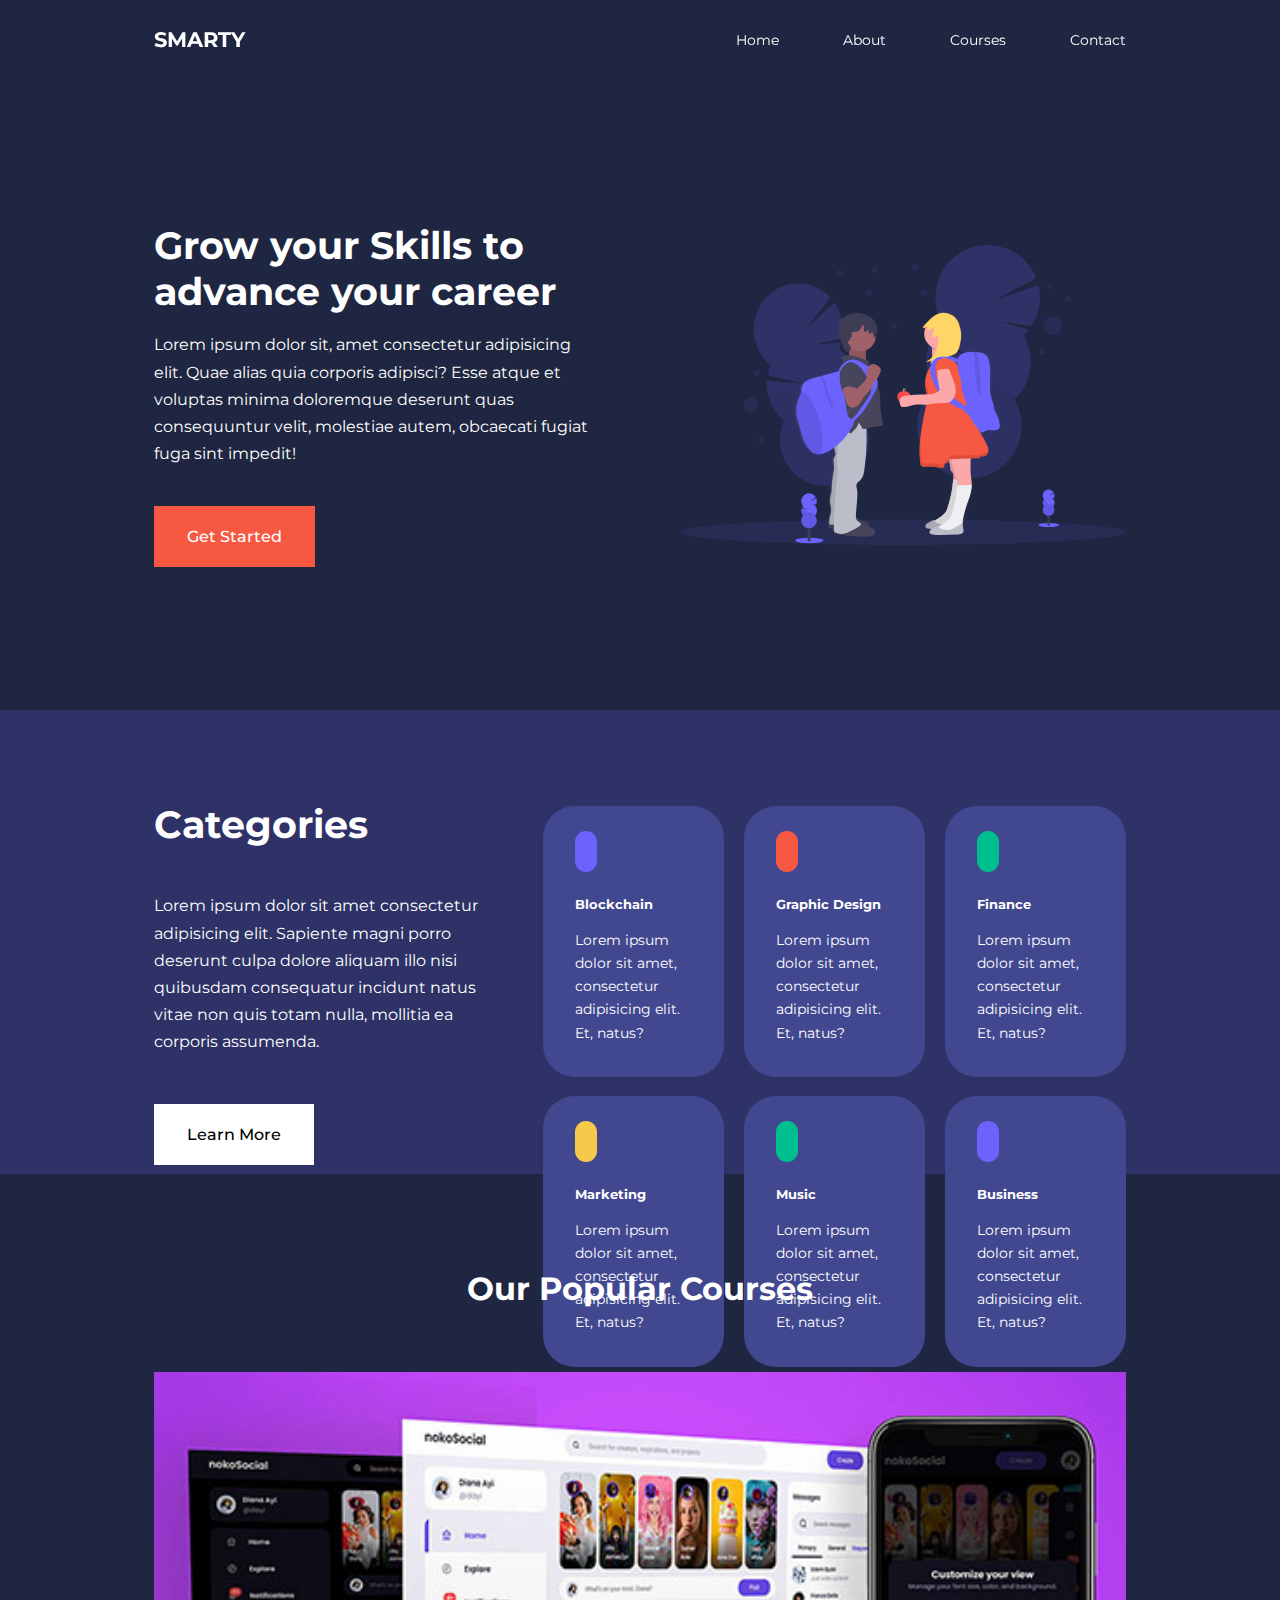
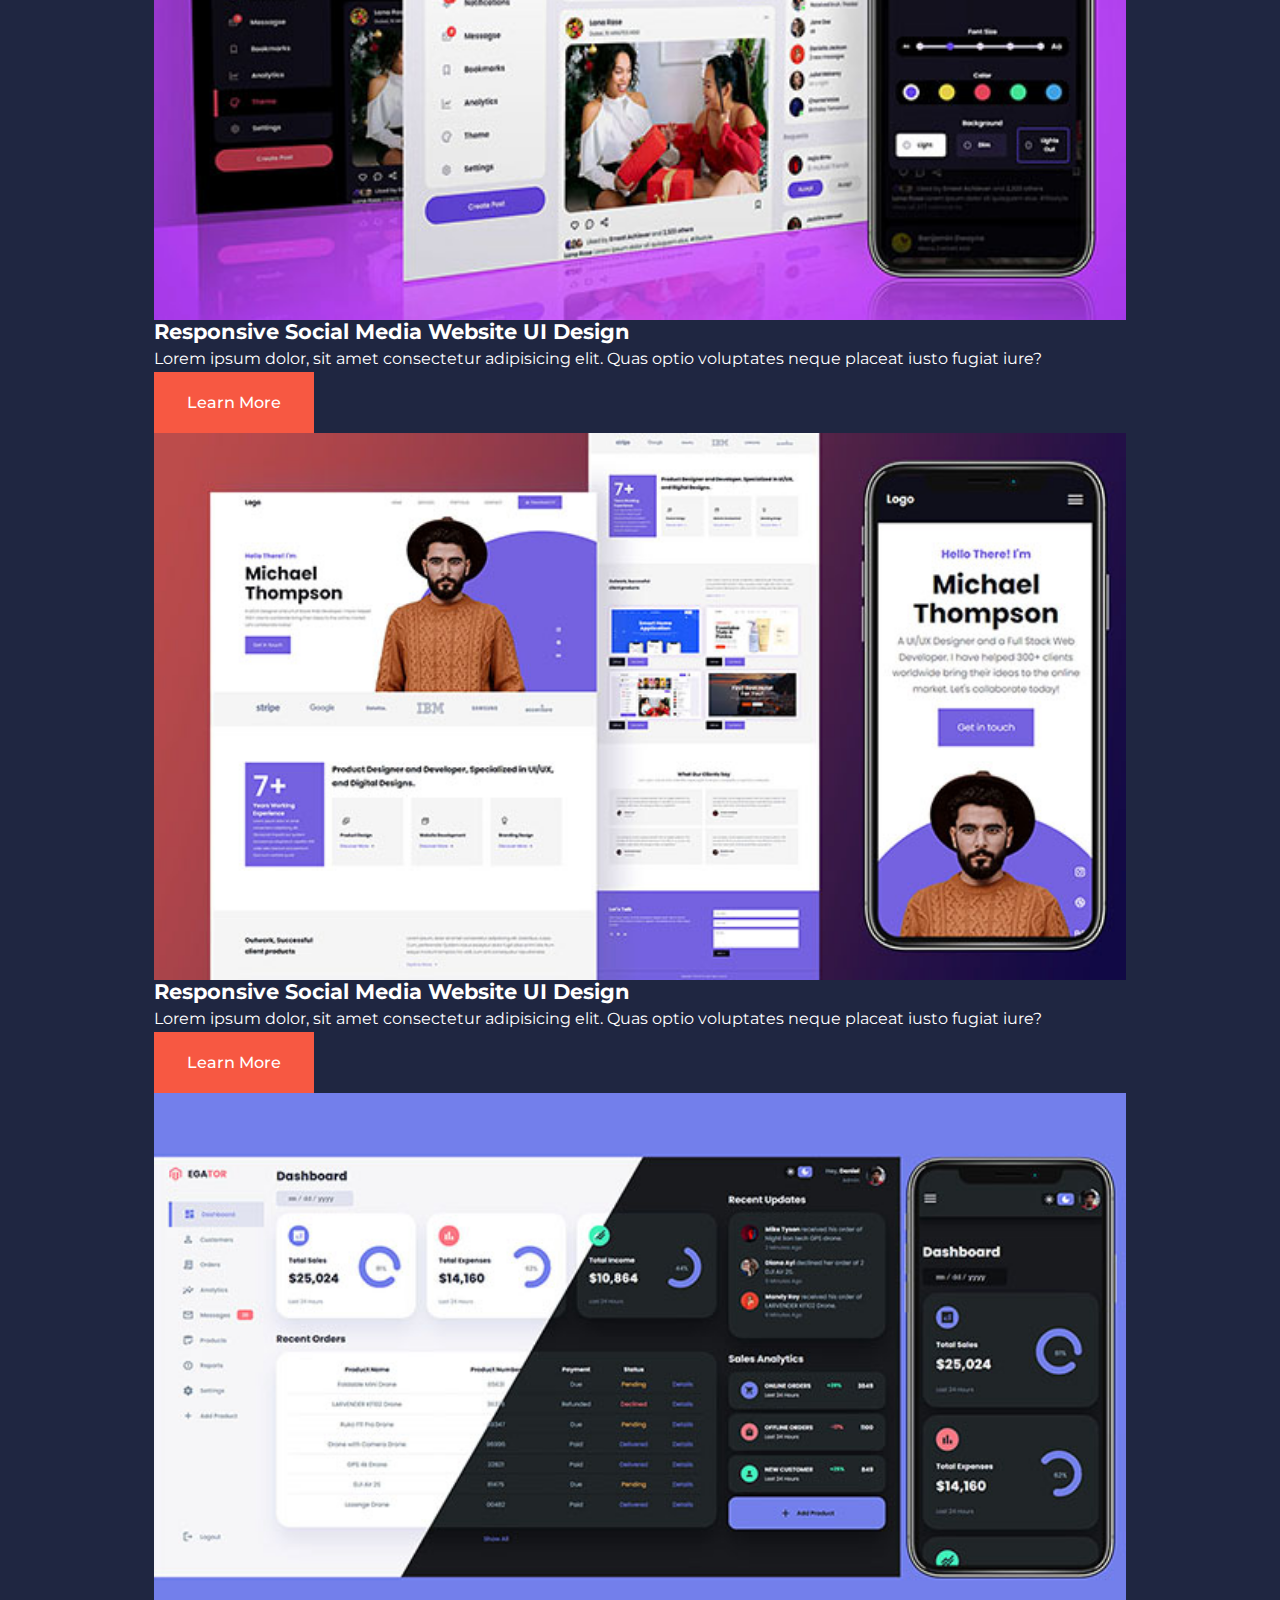
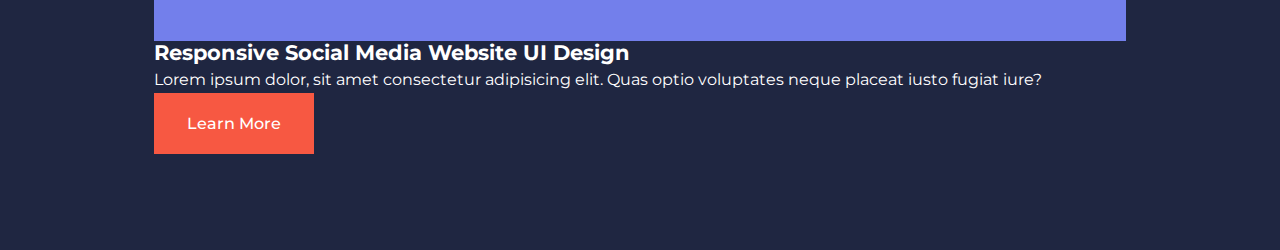
==== index.html @ 2f69232d "courses" ====
<!DOCTYPE html>
<html lang="en">
<head>
    <meta charset="UTF-8">
    <meta http-equiv="X-UA-Compatible" content="IE=edge">
    <meta name="viewport" content="width=device-width, initial-scale=1.0">
    <title>Smarty Education Website Using HTML, CSS $ Javascript</title>

    <link rel="stylesheet" href="./css/style.css">
    
    <!--iconscout cdn below-->
    
    <link rel="stylesheet" href="https://unicons.iconscout.com/release/v4.0.0/css/line.css">

    <!--Google fonts-->
    <link rel="preconnect" href="https://fonts.googleapis.com">
    <link rel="preconnect" href="https://fonts.gstatic.com" crossorigin>
    <link href="https://fonts.googleapis.com/css2?family=Montserrat:wght@300;400;500;600;700;800;900&display=swap" rel="stylesheet">

</head>
<body>
    <nav>
        <div class="container nav__container">
            <a href="index.html"><h4>SMARTY</h4></a>
            <ul class="nav__menu">
                <li><a href="index.html">Home</a></li>
                <li><a href="about.html">About</a></li>
                <li><a href="courses.html">Courses</a></li>
                <li><a href="contact.html">Contact</a></li>
            </ul>
            <button id="open-menu-btn"><i class="uil uil-bars"></i></button>
            <button id="close-menu-btn"><i class="uil uil-multiply"></i></button>
        </div>
    </nav>
<!--========================== END OF NAVBAR =============================-->

    <header>
        <div class="container header__container">
            <div class="header__left">
                <h1>Grow your Skills to advance your career</h1>
                <p>Lorem ipsum dolor sit, amet consectetur adipisicing elit. Quae alias quia corporis adipisci? Esse atque et voluptas minima doloremque deserunt quas consequuntur velit, molestiae autem, obcaecati fugiat fuga sint impedit!
                </p>
                <a href="courses.html" class="btn btn_primary">Get Started</a>
            </div>

            <div class="header__right">
                <div class="header__right-image">
                    <img src="images/header.svg" alt="">
                </div>
            </div>
        </div>
    </header>
<!--========================== END OF HEADER =============================-->


    <section class="categories">
        <div class="container categories__container">
            <div class="categories__left">
                <h1>Categories</h1>
                <p>
                    Lorem ipsum dolor sit amet consectetur adipisicing elit. Sapiente magni porro deserunt culpa dolore aliquam illo nisi quibusdam consequatur incidunt natus vitae non quis totam nulla, mollitia ea corporis assumenda.
                </p>
                <a href="#" class="btn">Learn More</a>
            </div>

            <div class="categories__right">
                <article class="category">
                    <span class="category__icon">
                        <i class="uil uil-bitcoin-circle"></i>
                    </span>
                    <h5>Blockchain</h5>
                    <p>Lorem ipsum dolor sit amet, consectetur adipisicing elit. Et, natus?</p>
                </article>

                <article class="category">
                    <span class="category__icon">
                        <i class="uil uil-palette"></i>
                    </span>
                    <h5>Graphic Design</h5>
                    <p>Lorem ipsum dolor sit amet, consectetur adipisicing elit. Et, natus?</p>
                </article>

                <article class="category">
                    <span class="category__icon">
                        <i class="uil uil-usd-circle"></i>
                    </span>
                    <h5>Finance</h5>
                    <p>Lorem ipsum dolor sit amet, consectetur adipisicing elit. Et, natus?</p>
                </article>

                <article class="category">
                    <span class="category__icon">
                        <i class="uil uil-megaphone"></i>
                    </span>
                    <h5>Marketing</h5>
                    <p>Lorem ipsum dolor sit amet, consectetur adipisicing elit. Et, natus?</p>
                </article>

                <article class="category">
                    <span class="category__icon">
                        <i class="uil uil-music"></i>
                    </span>
                    <h5>Music</h5>
                    <p>Lorem ipsum dolor sit amet, consectetur adipisicing elit. Et, natus?</p>
                </article>

                <article class="category">
                    <span class="category__icon">
                        <i class="uil uil-puzzle-piece"></i>
                    </span>
                    <h5>Business</h5>
                    <p>Lorem ipsum dolor sit amet, consectetur adipisicing elit. Et, natus?</p>
                </article>
            </div>
        </div>
    </section>
<!--========================== END OF CATEGORIES =============================-->


    <section class="courses">
        <h2>Our Popular Courses</h2>
        <div class="container courses__container">
            <article class="course">
                <div class="course__image">
                    <img src="images/course1.jpg" alt="">
                </div>
                <h4>Responsive Social Media Website UI Design</h4>
                <p>
                    Lorem ipsum dolor, sit amet consectetur adipisicing elit. Quas optio voluptates neque placeat iusto fugiat iure?
                </p>
                <a href="courses.html" class="btn btn_primary">Learn More</a>
            </article>

            <article class="course">
                <div class="course__image">
                    <img src="images/course2.jpg" alt="">
                </div>
                <h4>Responsive Social Media Website UI Design</h4>
                <p>
                    Lorem ipsum dolor, sit amet consectetur adipisicing elit. Quas optio voluptates neque placeat iusto fugiat iure?
                </p>
                <a href="courses.html" class="btn btn_primary">Learn More</a>
            </article>

            <article class="course">
                <div class="course__image">
                    <img src="images/course3.jpg" alt="">
                </div>
                <h4>Responsive Social Media Website UI Design</h4>
                <p>
                    Lorem ipsum dolor, sit amet consectetur adipisicing elit. Quas optio voluptates neque placeat iusto fugiat iure?
                </p>
                <a href="courses.html" class="btn btn_primary">Learn More</a>
            </article>
        </div>
    </section>

<script src="main.js"></script>
</body>
</html>
---- css/style.css ----
*{
    margin: 0;
    padding: 0;
    border: 0;
    outline: 0;
    text-decoration: none;
    list-style: none;
    box-sizing: border-box;
}

:root{
    --color-primary:#6c63ff;
    --color-success: #00bf8e;
    --color-warning: #f7c94b;
    --color-danger: #f75842;
    --color-danger-variant: rgba(247,88,66, 0.4);
    --color-white: #fff;
    --color-light: rgba(255,255,255,0.7);
    --color-black: #000;
    --color-bg: #1f2641;
    --color-bg1: #2e3267;
    --color-bg2: #424890;

    --container-width-lg: 76%;
    --container-width-md: 90%;
    --container-width-sm: 94%;

    --transition: all 4ooms ease;
}

body {
    font-family: 'Montserrat', sans-serif;
    line-height: 1.7;
    color: var(--color-white);
    background: var(--color-bg);
}

.container {
    width: var(--container-width-lg);
    margin: 0 auto;
}

section {
    padding: 6rem 0;
}

section h2 {
    text-align: center;
    margin-bottom: 4rem;
}

h1,
h2,
h3,
h4,
h5 {
    line-height: 1.2;
}

h1 {
    font-size: 2.4rem;
}

h2 {
    font-size: 2rem;
}

h3 {
    font-size: 1.6rem;
}

h4 {
    font-size: 1.3rem;
}

a {
    color: var(--color-white);
}

img {
    width: 100%;
    display: block;
    object-fit: cover;
}

.btn {
    display: inline-block;
    background: var(--color-white);
    color: var(--color-black);
    padding: 1rem 2rem;
    border: 1px solid transparent;
    font-weight: 500;
    transition: var(--transition);
}

.btn:hover {
    background: transparent;
    color: var(--color-white);
    border-color: var(--color-white);
}

.btn_primary {
    background: var(--color-danger);
    color: var(--color-white);
}

/* =========================== NAVBAR ============================ */
nav {
    background: transparent;
    width:100vw;
    height: 5rem;
    position: fixed;
    top: 0;
    z-index: 11;
}

/* change navbar styles on scroll using javascript */
.window-scroll {
    background: var(--color-primary);
    box-shadow: 0 1rem 2rem rgba(0,0,0, 0.2);
}

.nav__container {
    height: 100%;
    display: flex;
    justify-content: space-between;
    align-items: center;
}

nav button {
    display: none;
}

.nav__menu {
    display: flex;
    align-items: center;
    gap: 4rem;
}

.nav__menu a{
    font-size: 0.9rem;
    transition: var(--transition);
}

.nav__menu a:hover {
    color: var(--color-bg2);
}

/*========================= HEADER ==========================*/
header {
    position: relative;
    top: 5rem;
    overflow: hidden;
    height: 70vh;
    margin-bottom: 5rem;
}

.header__container {
    display: grid;
    grid-template-columns: 1fr 1fr;
    align-items: center;
    gap: 5rem;
    height: 100%;
}

.header__left p {
    margin: 1rem 0 2.4rem;
}

/*========================= CATEGORIES ==========================*/
.categories {
    background: var(--color-bg1);
    height: 29rem;
}

.categories h1 {
    line-height: 1;
    margin-bottom: 3rem;
}

.categories__container {
    display: grid;
    grid-template-columns: 40% 60%;
}

.categories__left {
    margin-right: 4rem;
}

.categories__left p {
    margin: 1rem 0 3rem;
}

.categories__right {
    display: grid;
    grid-template-columns: repeat(3, 1fr);
    gap: 1.2rem;
}

.category {
    background: var(--color-bg2);
    padding: 2rem;
    border-radius: 2rem;
    transition: var(--transition);
}

.category:hover {
    box-shadow: 0 3rem 3rem rgba(0,0,0, 0.3);
    z-index: 1;
}

.category:nth-child(2) .category__icon{
    background: var(--color-danger);
}

.category:nth-child(3) .category__icon{
    background: var(--color-success);
}

.category:nth-child(4) .category__icon{
    background: var(--color-warning);
}

.category:nth-child(5) .category__icon{
    background: var(--color-success);
}

.category__icon {
    background: var(--color-primary);
    padding: 0.7rem;
    border-radius: 0.9rem;
}

.category h5 {
    margin: 2rem 0 1rem;
}

.category p {
    font-size: 0.85rem;
}
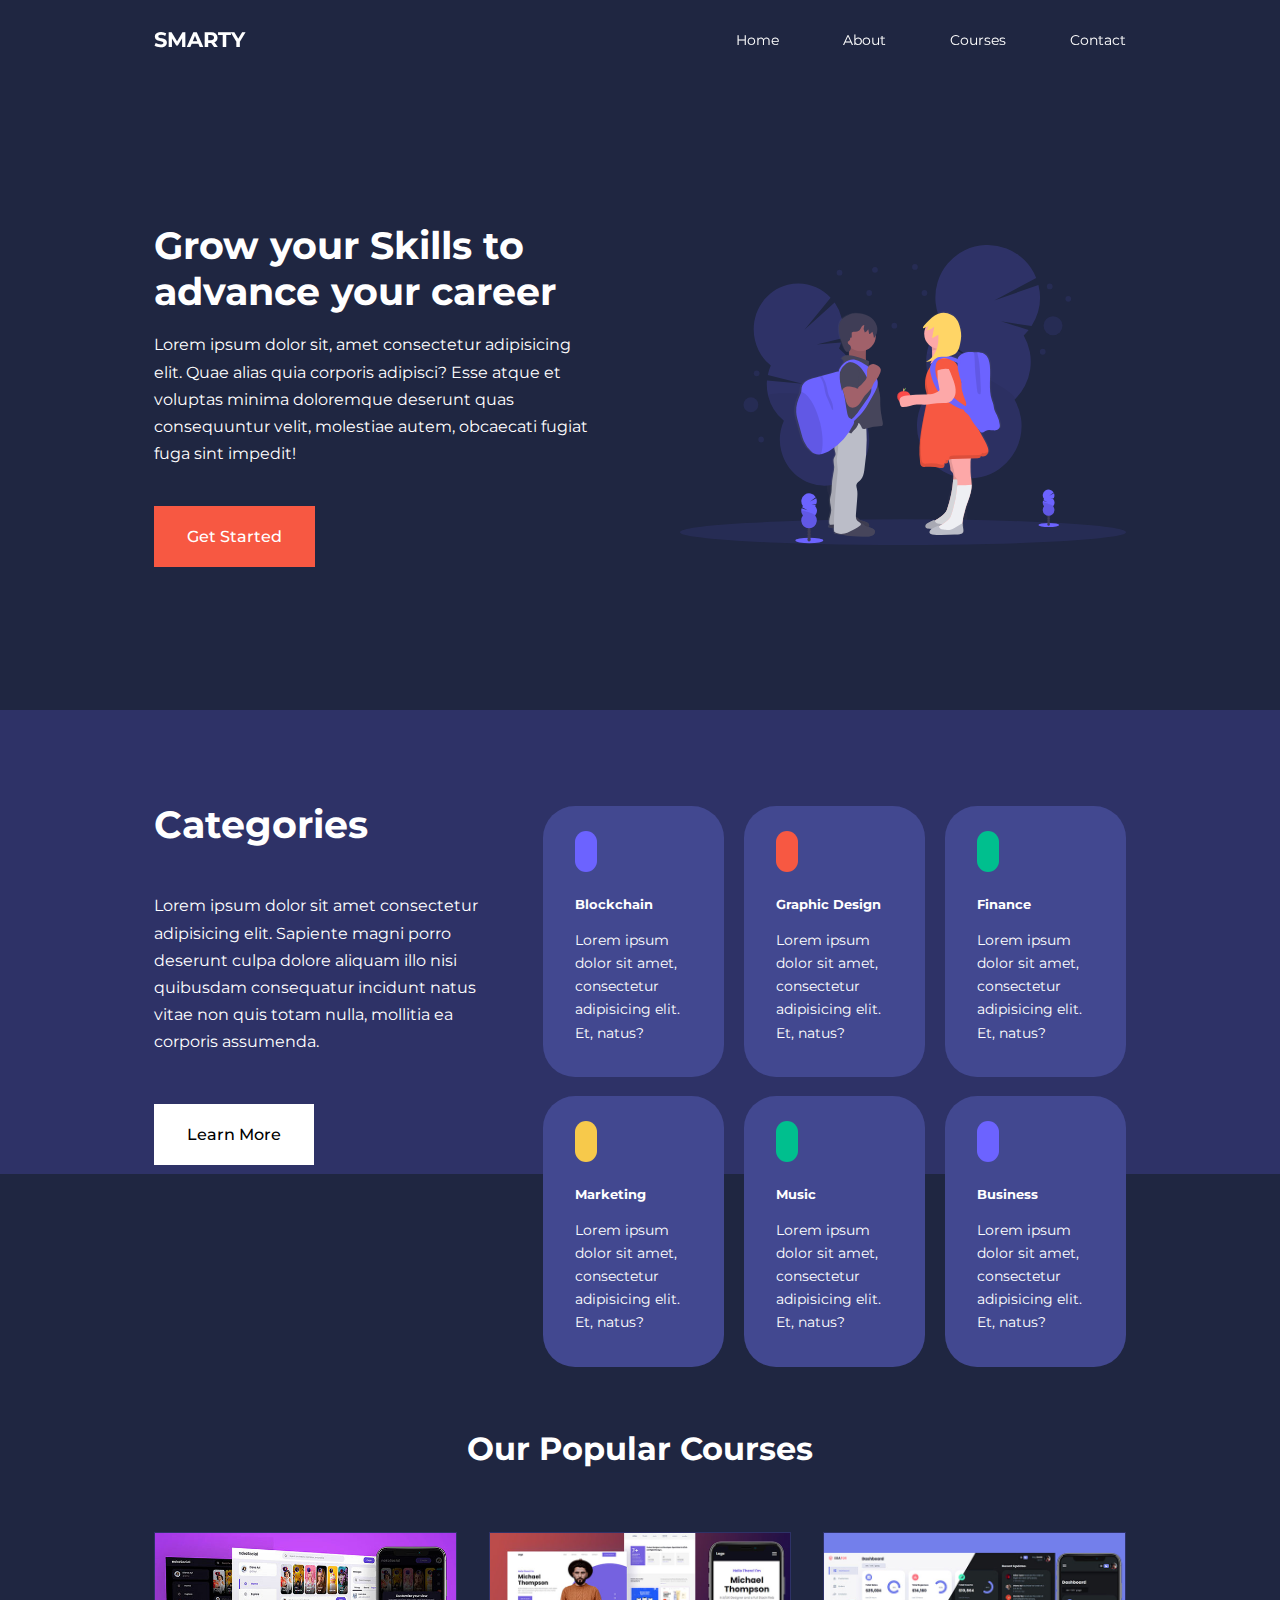
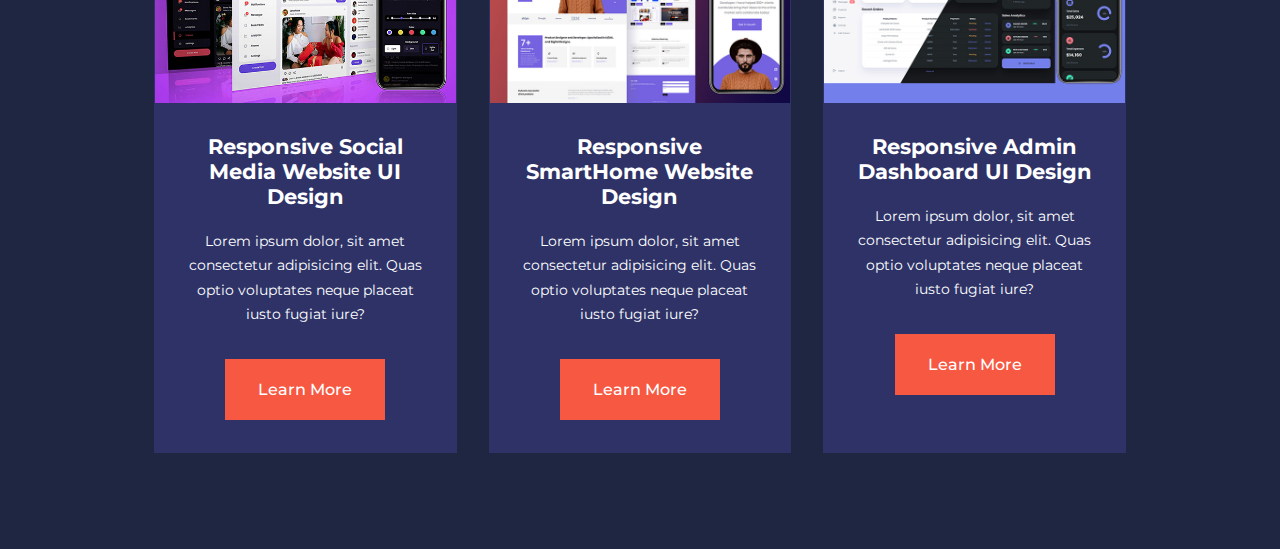
==== commit 2ad7ca7e: "courses properly styled" ====
--- a/index.html
+++ b/index.html
@@ -124,36 +124,43 @@
                 <div class="course__image">
                     <img src="images/course1.jpg" alt="">
                 </div>
-                <h4>Responsive Social Media Website UI Design</h4>
-                <p>
-                    Lorem ipsum dolor, sit amet consectetur adipisicing elit. Quas optio voluptates neque placeat iusto fugiat iure?
-                </p>
-                <a href="courses.html" class="btn btn_primary">Learn More</a>
+                <div class="course__info">
+                        <h4>Responsive Social Media Website UI Design</h4>
+                    <p>
+                        Lorem ipsum dolor, sit amet consectetur adipisicing elit. Quas optio voluptates neque placeat iusto fugiat iure?
+                    </p>
+                    <a href="courses.html" class="btn btn_primary">Learn More</a>
+                </div>         
             </article>
 
             <article class="course">
                 <div class="course__image">
                     <img src="images/course2.jpg" alt="">
                 </div>
-                <h4>Responsive Social Media Website UI Design</h4>
-                <p>
-                    Lorem ipsum dolor, sit amet consectetur adipisicing elit. Quas optio voluptates neque placeat iusto fugiat iure?
-                </p>
-                <a href="courses.html" class="btn btn_primary">Learn More</a>
+                <div class="course__info">
+                    <h4>Responsive SmartHome Website Design</h4>
+                    <p>
+                        Lorem ipsum dolor, sit amet consectetur adipisicing elit. Quas optio voluptates neque placeat iusto fugiat iure?
+                    </p>
+                    <a href="courses.html" class="btn btn_primary">Learn More</a>
+                </div>
             </article>
 
             <article class="course">
                 <div class="course__image">
                     <img src="images/course3.jpg" alt="">
                 </div>
-                <h4>Responsive Social Media Website UI Design</h4>
-                <p>
-                    Lorem ipsum dolor, sit amet consectetur adipisicing elit. Quas optio voluptates neque placeat iusto fugiat iure?
-                </p>
-                <a href="courses.html" class="btn btn_primary">Learn More</a>
+                <div class="course__info">
+                    <h4>Responsive Admin Dashboard UI Design</h4>
+                    <p>
+                        Lorem ipsum dolor, sit amet consectetur adipisicing elit. Quas optio voluptates neque placeat iusto fugiat iure?
+                    </p>
+                    <a href="courses.html" class="btn btn_primary">Learn More</a>
+                </div>
             </article>
         </div>
     </section>
+<!--========================== END OF COURSES =============================-->
 
 <script src="main.js"></script>
 </body>
--- a/css/style.css
+++ b/css/style.css
@@ -237,4 +237,37 @@
 
 .category p {
     font-size: 0.85rem;
+}
+
+/*========================= POPULAR COURSES ==========================*/
+
+.courses {
+    margin-top: 10rem;
+}
+
+.courses__container {
+    display: grid;
+    grid-template-columns: repeat(3, 1fr);
+    gap: 2rem;
+}
+
+.course {
+    background: var(--color-bg1);
+    text-align: center;
+    border: 1px solid transparent;
+    transition: var(--transition);
+}
+
+.course:hover {
+    background: transparent;
+    border-color: var(--color-primary);
+}
+
+.course__info {
+    padding: 2rem;
+}
+
+.course__info p {
+    margin: 1.2rem 0 2rem;
+    font-size: 0.9rem;
 }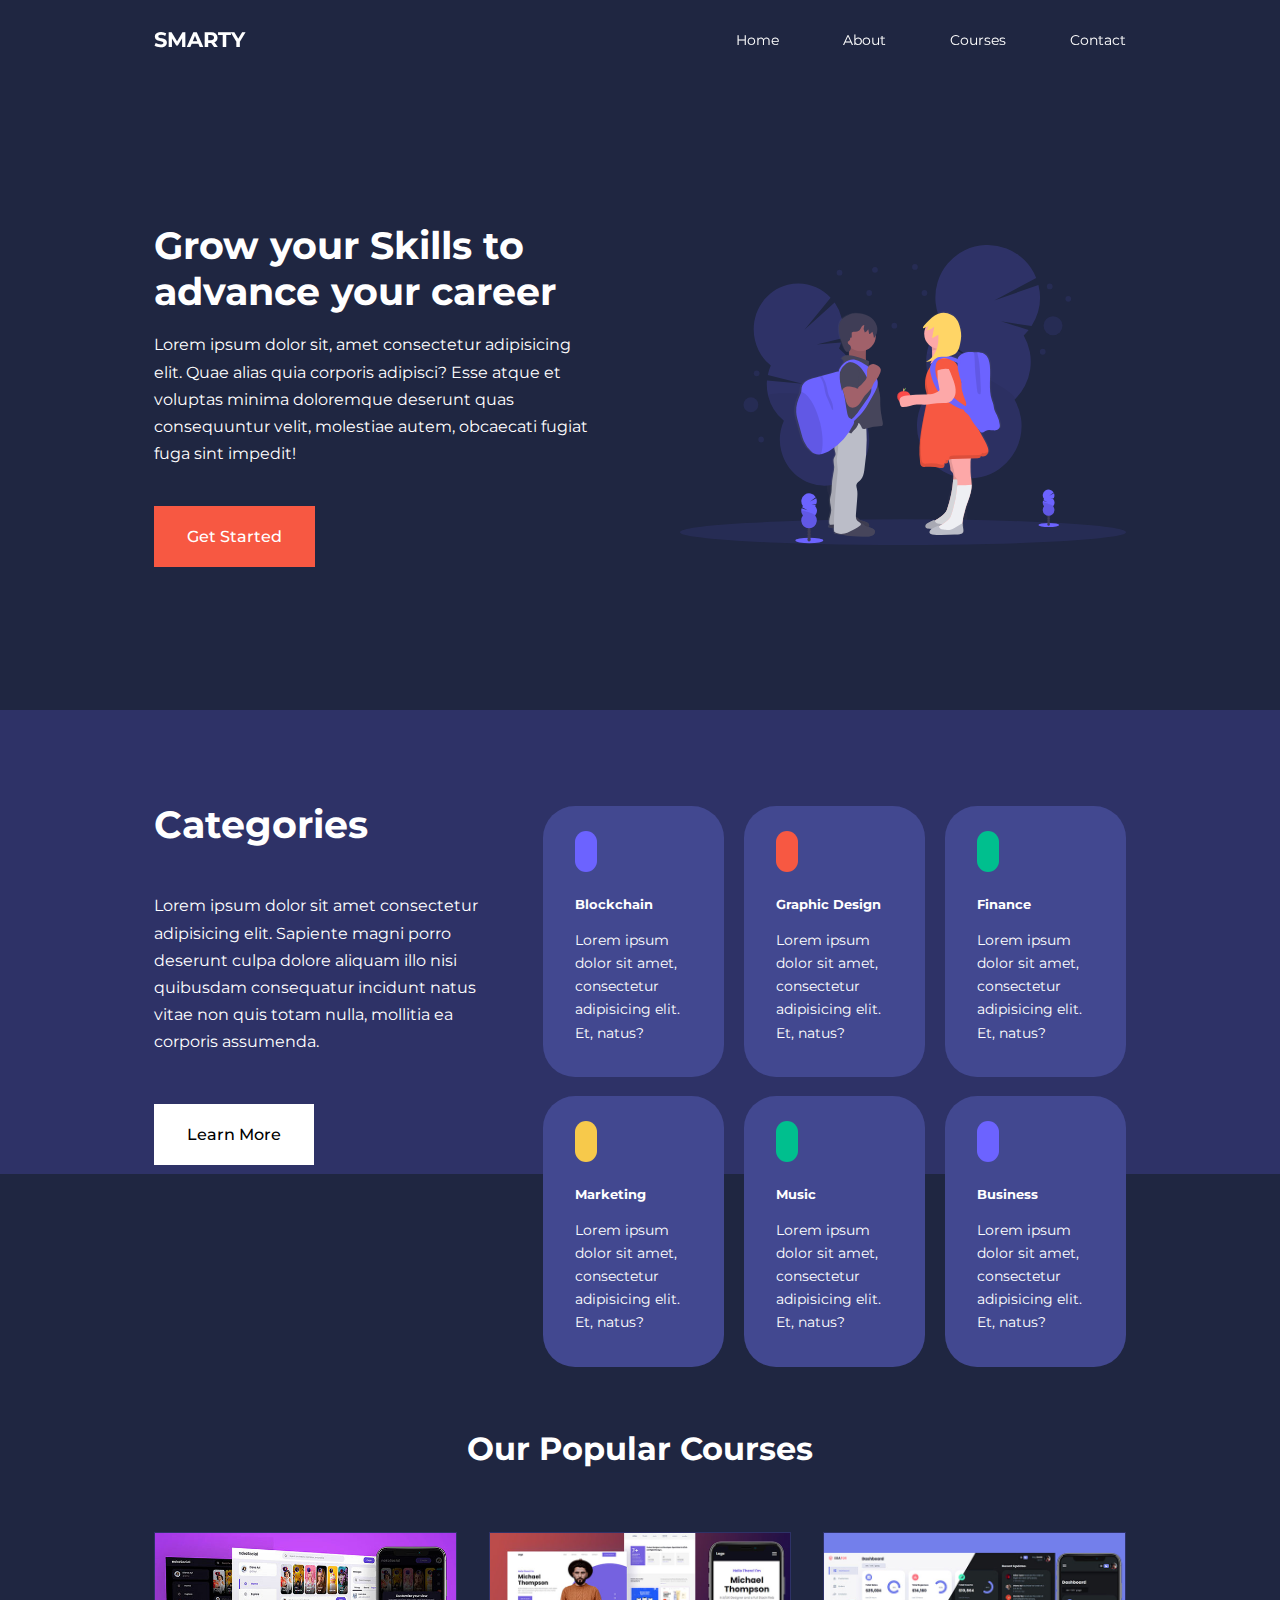
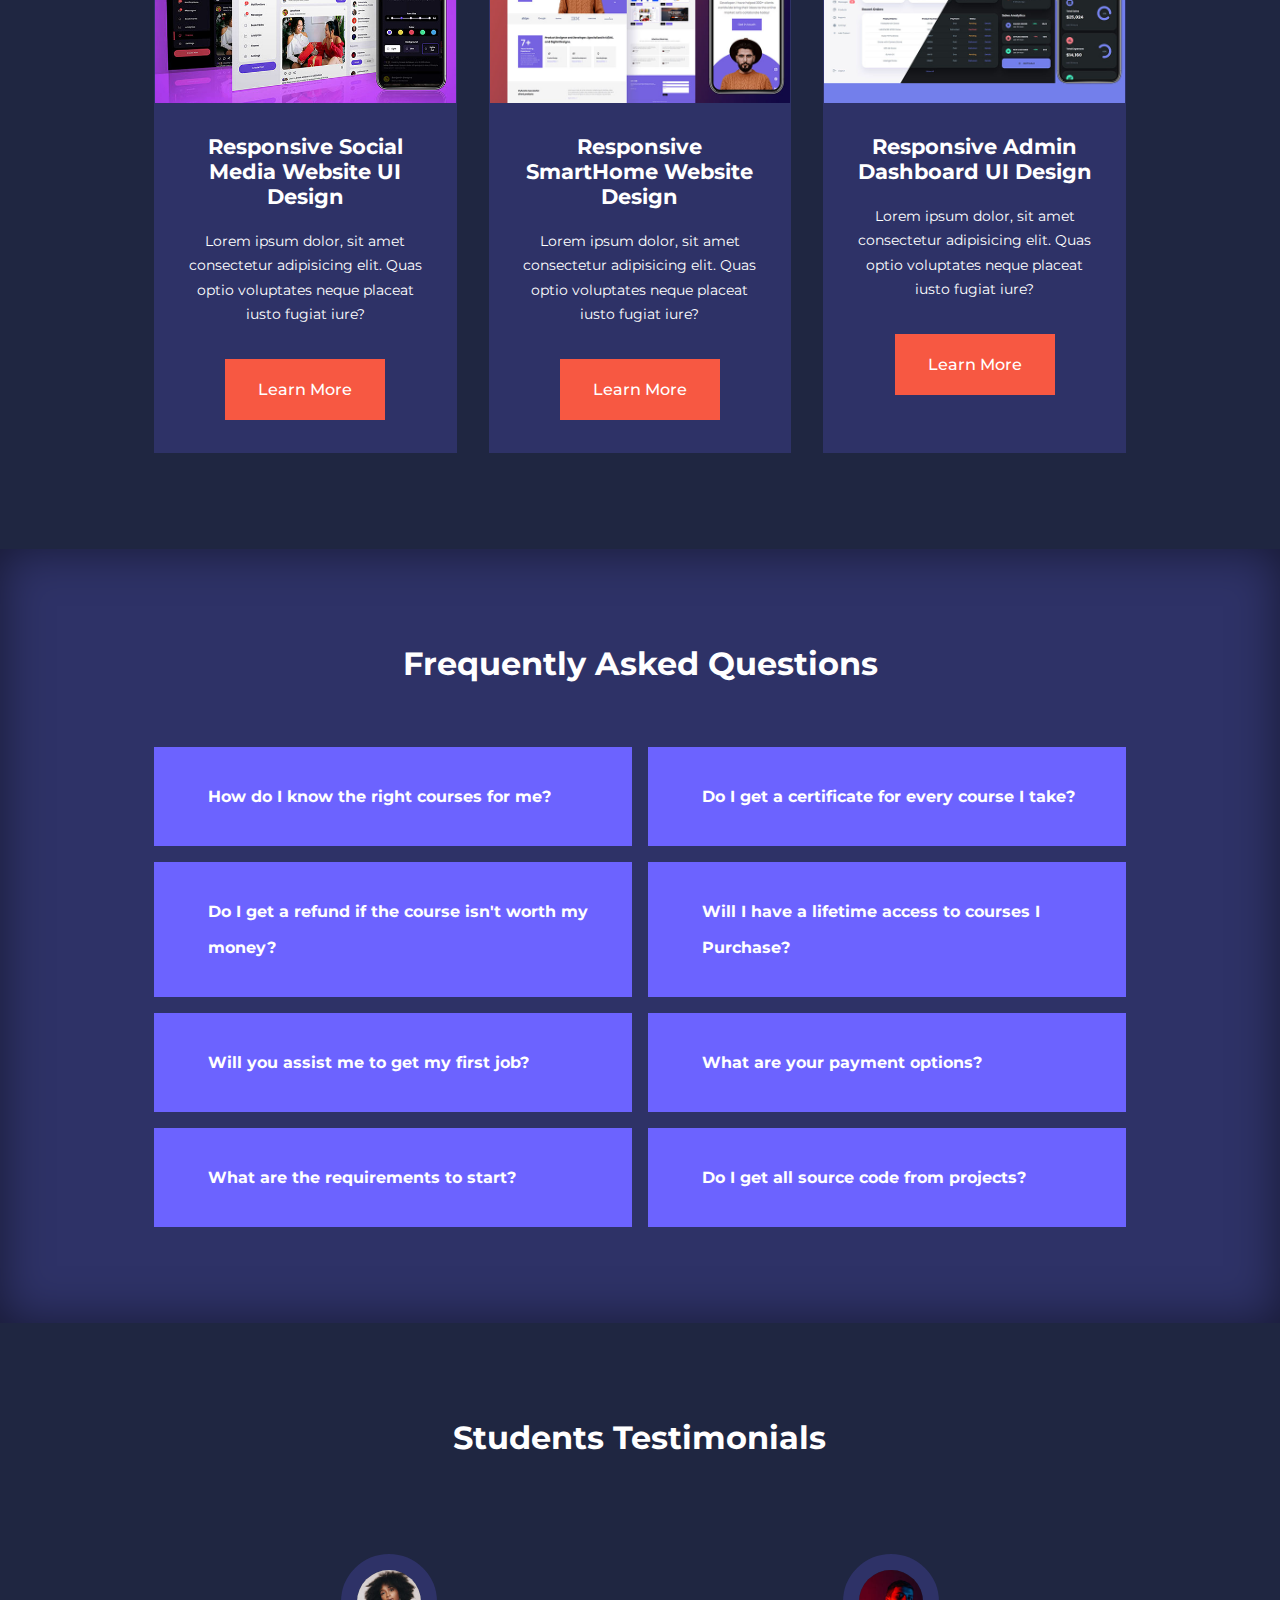
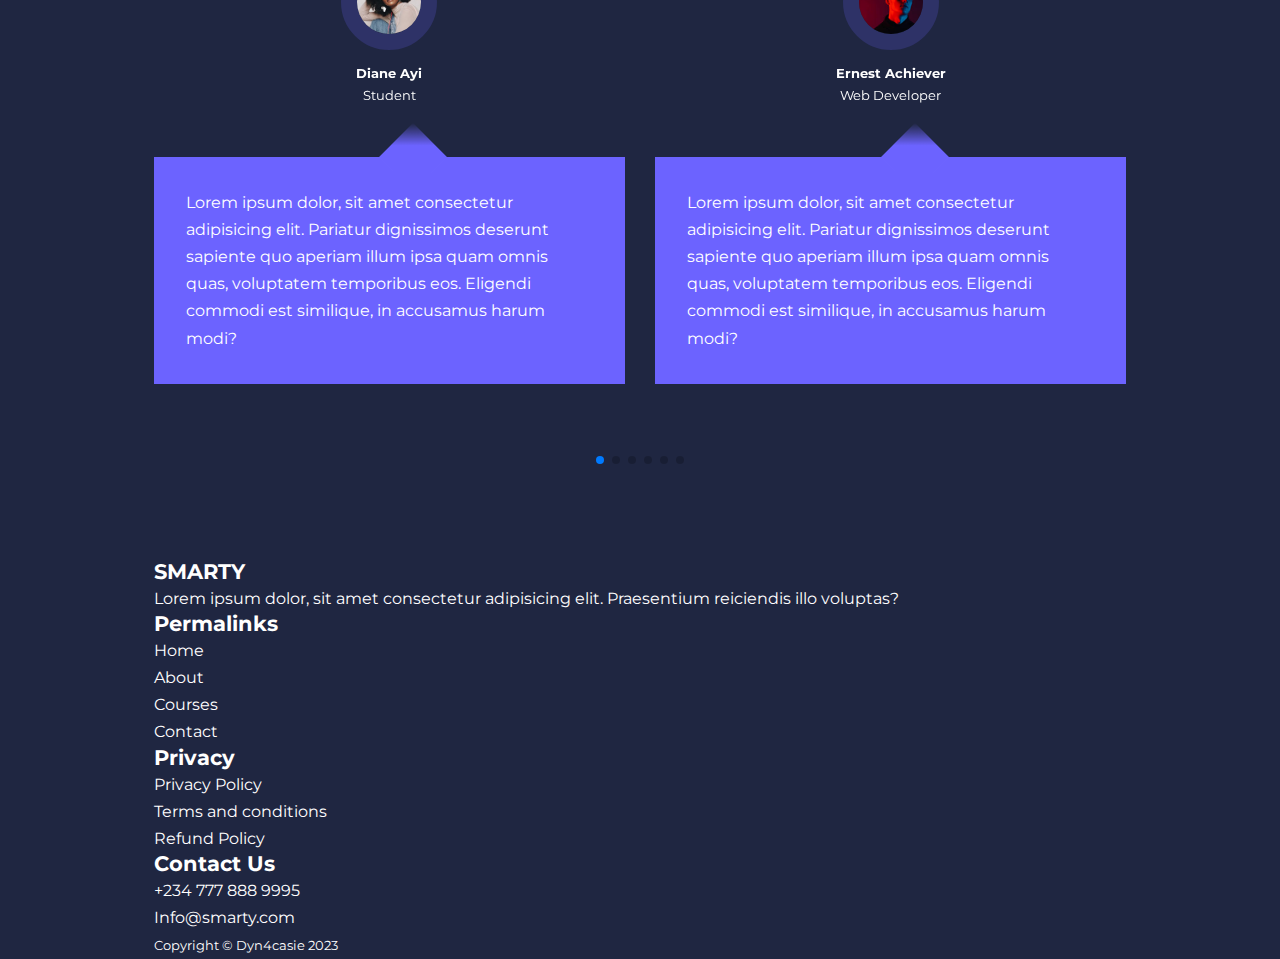
==== commit 73fc65fd: "Faqs and Testimonials completed" ====
--- a/index.html
+++ b/index.html
@@ -16,6 +16,9 @@
     <link rel="preconnect" href="https://fonts.googleapis.com">
     <link rel="preconnect" href="https://fonts.gstatic.com" crossorigin>
     <link href="https://fonts.googleapis.com/css2?family=Montserrat:wght@300;400;500;600;700;800;900&display=swap" rel="stylesheet">
+
+    <!-- SWIPER JS -->
+    <link rel="stylesheet" href="https://cdn.jsdelivr.net/npm/swiper@9/swiper-bundle.min.css"/>
 
 </head>
 <body>
@@ -162,6 +165,283 @@
     </section>
 <!--========================== END OF COURSES =============================-->
 
+    <section class="faqs">
+        <h2>Frequently Asked Questions</h2>
+        <div class="container faqs__container">
+            <article class="faq">
+                <div class="faq__icon"><i class="uil uil-plus"></i></div>
+                <div class="question__answer">
+                    <h4>How do I know the right courses for me?</h4>
+                    <p>
+                        Lorem ipsum dolor sit amet, consectetur adipisicing elit. Eius at, harum ex delectus cupiditate tempore culpa modi beatae quibusdam sapiente quis velit unde distinctio minus reiciendis, quidem ea, quas quae.
+                    </p>
+                </div>
+            </article>
+
+            <article class="faq">
+                <div class="faq__icon"><i class="uil uil-plus"></i></div>
+                <div class="question__answer">
+                    <h4>Do I get a certificate for every course I take?</h4>
+                    <p>
+                        Lorem ipsum dolor sit amet, consectetur adipisicing elit. Eius at, harum ex delectus cupiditate tempore culpa modi beatae quibusdam sapiente quis velit unde distinctio minus reiciendis, quidem ea, quas quae.
+                    </p>
+                </div>
+            </article>
+
+            <article class="faq">
+                <div class="faq__icon"><i class="uil uil-plus"></i></div>
+                <div class="question__answer">
+                    <h4>Do I get a refund if the course isn't worth my money?</h4>
+                    <p>
+                        Lorem ipsum dolor sit amet, consectetur adipisicing elit. Eius at, harum ex delectus cupiditate tempore culpa modi beatae quibusdam sapiente quis velit unde distinctio minus reiciendis, quidem ea, quas quae.
+                    </p>
+                </div>
+            </article>
+
+            <article class="faq">
+                <div class="faq__icon"><i class="uil uil-plus"></i></div>
+                <div class="question__answer">
+                    <h4>Will I have a lifetime access to courses I Purchase?</h4>
+                    <p>
+                        Lorem ipsum dolor sit amet, consectetur adipisicing elit. Eius at, harum ex delectus cupiditate tempore culpa modi beatae quibusdam sapiente quis velit unde distinctio minus reiciendis, quidem ea, quas quae.
+                    </p>
+                </div>
+            </article>
+
+            <article class="faq">
+                <div class="faq__icon"><i class="uil uil-plus"></i></div>
+                <div class="question__answer">
+                    <h4>Will you assist me to get my first job?</h4>
+                    <p>
+                        Lorem ipsum dolor sit amet, consectetur adipisicing elit. Eius at, harum ex delectus cupiditate tempore culpa modi beatae quibusdam sapiente quis velit unde distinctio minus reiciendis, quidem ea, quas quae.
+                    </p>
+                </div>
+            </article>
+
+            <article class="faq">
+                <div class="faq__icon"><i class="uil uil-plus"></i></div>
+                <div class="question__answer">
+                    <h4>What are your payment options?</h4>
+                    <p>
+                        Lorem ipsum dolor sit amet, consectetur adipisicing elit. Eius at, harum ex delectus cupiditate tempore culpa modi beatae quibusdam sapiente quis velit unde distinctio minus reiciendis, quidem ea, quas quae.
+                    </p>
+                </div>
+            </article>
+
+            <article class="faq">
+                <div class="faq__icon"><i class="uil uil-plus"></i></div>
+                <div class="question__answer">
+                    <h4>What are the requirements to start?</h4>
+                    <p>
+                        Lorem ipsum dolor sit amet, consectetur adipisicing elit. Eius at, harum ex delectus cupiditate tempore culpa modi beatae quibusdam sapiente quis velit unde distinctio minus reiciendis, quidem ea, quas quae.
+                    </p>
+                </div>
+            </article>
+
+            <article class="faq">
+                <div class="faq__icon"><i class="uil uil-plus"></i></div>
+                <div class="question__answer">
+                    <h4>Do I get all source code from projects?</h4>
+                    <p>
+                        Lorem ipsum dolor sit amet, consectetur adipisicing elit. Eius at, harum ex delectus cupiditate tempore culpa modi beatae quibusdam sapiente quis velit unde distinctio minus reiciendis, quidem ea, quas quae.
+                    </p>
+                </div>
+            </article>
+        </div>
+    </section>
+
+<!--========================== END OF FAQs =============================-->
+
+    <section class="container testimonials__container mySwiper">
+        <h2>Students Testimonials</h2>
+        <div class="swiper-wrapper">
+            <article class="testimonial swiper-slide">
+                <div class="avatar">
+                    <img src="images/avatar1.jpg" alt="">
+                </div>
+                <div class="testimonial__info">
+                    <h5>Diane Ayi</h5>
+                    <small>Student</small>
+                </div>
+                <div class="testimonial__body">
+                    <p>
+                        Lorem ipsum dolor, sit amet consectetur adipisicing elit. Pariatur dignissimos deserunt sapiente quo aperiam illum ipsa quam omnis quas, voluptatem temporibus eos. Eligendi commodi est similique, in accusamus harum modi?
+                    </p>
+                </div>
+            </article>
+
+            <article class="testimonial swiper-slide">
+                <div class="avatar">
+                    <img src="images/avatar2.jpg" alt="">
+                </div>
+                <div class="testimonial__info">
+                    <h5>Ernest Achiever</h5>
+                    <small>Web Developer</small>
+                </div>
+                <div class="testimonial__body">
+                    <p>
+                        Lorem ipsum dolor, sit amet consectetur adipisicing elit. Pariatur dignissimos deserunt sapiente quo aperiam illum ipsa quam omnis quas, voluptatem temporibus eos. Eligendi commodi est similique, in accusamus harum modi?
+                    </p>
+                </div>
+            </article>
+
+            <article class="testimonial swiper-slide">
+                <div class="avatar">
+                    <img src="images/avatar3.jpg" alt="">
+                </div>
+                <div class="testimonial__info">
+                    <h5>Sultan Akintunde</h5>
+                    <small>Student</small>
+                </div>
+                <div class="testimonial__body">
+                    <p>
+                        Lorem ipsum dolor, sit amet consectetur adipisicing elit. Pariatur dignissimos deserunt sapiente quo aperiam illum ipsa quam omnis quas, voluptatem temporibus eos. Eligendi commodi est similique, in accusamus harum modi?
+                    </p>
+                </div>
+            </article>
+
+            <article class="testimonial swiper-slide">
+                <div class="avatar">
+                    <img src="images/avatar4.jpg" alt="">
+                </div>
+                <div class="testimonial__info">
+                    <h5>Janet Twist</h5>
+                    <small>Model</small>
+                </div>
+                <div class="testimonial__body">
+                    <p>
+                        Lorem ipsum dolor, sit amet consectetur adipisicing elit. Pariatur dignissimos deserunt sapiente quo aperiam illum ipsa quam omnis quas, voluptatem temporibus eos. Eligendi commodi est similique, in accusamus harum modi?
+                    </p>
+                </div>
+            </article>
+
+            <article class="testimonial swiper-slide">
+                <div class="avatar">
+                    <img src="images/avatar5.jpg" alt="">
+                </div>
+                <div class="testimonial__info">
+                    <h5>Jane Manager</h5>
+                    <small>Student</small>
+                </div>
+                <div class="testimonial__body">
+                    <p>
+                        Lorem ipsum dolor, sit amet consectetur adipisicing elit. Pariatur dignissimos deserunt sapiente quo aperiam illum ipsa quam omnis quas, voluptatem temporibus eos. Eligendi commodi est similique, in accusamus harum modi?
+                    </p>
+                </div>
+            </article>
+
+            <article class="testimonial swiper-slide">
+                <div class="avatar">
+                    <img src="images/avatar8.jpg" alt="">
+                </div>
+                <div class="testimonial__info">
+                    <h5>Alex Detunji</h5>
+                    <small>Web Developer</small>
+                </div>
+                <div class="testimonial__body">
+                    <p>
+                        Lorem ipsum dolor, sit amet consectetur adipisicing elit. Pariatur dignissimos deserunt sapiente quo aperiam illum ipsa quam omnis quas, voluptatem temporibus eos. Eligendi commodi est similique, in accusamus harum modi?
+                    </p>
+                </div>
+            </article>
+
+            <article class="testimonial swiper-slide">
+                <div class="avatar">
+                    <img src="images/avatar7.jpg" alt="">
+                </div>
+                <div class="testimonial__info">
+                    <h5>Monalisa Camden</h5>
+                    <small>Student</small>
+                </div>
+                <div class="testimonial__body">
+                    <p>
+                        Lorem ipsum dolor, sit amet consectetur adipisicing elit. Pariatur dignissimos deserunt sapiente quo aperiam illum ipsa quam omnis quas, voluptatem temporibus eos. Eligendi commodi est similique, in accusamus harum modi?
+                    </p>
+                </div>
+            </article>
+        </div>
+        <div class="swiper-pagination"></div>
+    </section>
+
+<!--========================== TESTIMONIALS =============================-->
+
+    <footer class="footer">
+        <div class="container footer__container">
+            <div class="footer__1">
+                <a href="index.html" class="footer__logo"><h4>SMARTY</h4></a>
+                <p>
+                    Lorem ipsum dolor, sit amet consectetur adipisicing elit. Praesentium reiciendis illo voluptas?
+                </p>
+            </div>
+
+            <div class="footer__2">
+                <h4>Permalinks</h4>
+                <ul class="permalinks">
+                    <li><a href="index.html">Home</a></li>
+                    <li><a href="about.html">About</a></li>
+                    <li><a href="courses.html">Courses</a></li>
+                    <li><a href="contact.html">Contact</a></li>
+                </ul>
+            </div>
+
+            <div class="footer__3">
+                <h4>Privacy</h4>
+                <ul class="privacy">
+                    <li><a href="#">Privacy Policy</a></li>
+                    <li><a href="#">Terms and conditions</a></li>
+                    <li><a href="#">Refund Policy</a></li>
+                </ul>
+            </div>
+
+            <div class="footer__4">
+                <h4>Contact Us</h4>
+                <div>
+                    <p>+234 777 888 9995</p>
+                    <p>Info@smarty.com</p>
+                </div>
+
+                <ul class="footer__socials">
+                    <li>
+                        <a href="#"><i class="uil uil-facebook-f"></i></a>
+                    </li>
+                    <li>
+                        <a href="#"><i class="uil uil-instagram-alt"></i></a>
+                    </li>
+                    <li>
+                        <a href="#"><i class="uil uil-twitter"></i></a>
+                    </li>
+                    <li>
+                        <a href="#"><i class="uil uil-linkedin-alt"></i></a>
+                    </li>
+                </ul>
+            </div>
+
+            <div class="footer__copyright">
+                <small>Copyright &copy; Dyn4casie 2023</small>
+            </div>
+        </div>
+    </footer>
+
+<!--========================== END FOOTER =============================-->
+
+<script src="https://cdn.jsdelivr.net/npm/swiper@9/swiper-bundle.min.js"></script>
 <script src="main.js"></script>
+
+<script>
+    var swiper = new Swiper(".mySwiper", {
+      slidesPerView: 1,
+      spaceBetween: 30,
+      pagination: {
+        el: ".swiper-pagination",
+        clickable: true,
+      },
+      //when window width is >= 600px
+      breakpoints: {
+        600: {
+            slidesPerView: 2,
+        }
+      }
+    });
+</script>
 </body>
 </html>--- a/css/style.css
+++ b/css/style.css
@@ -270,4 +270,94 @@
 .course__info p {
     margin: 1.2rem 0 2rem;
     font-size: 0.9rem;
+}
+
+/*========================= FAQs ==========================*/
+.faqs {
+    background: var(--color-bg1);
+    box-shadow: inset 0 0 3rem rgba(0,0,0, 0.5);
+}
+
+.faqs__container {
+    display: grid;
+    grid-template-columns: 1fr 1fr;
+    gap: 1rem;
+}
+
+.faq {
+    padding: 2rem;
+    display: flex;
+    align-items: center;
+    gap: 1.4rem;
+    height: fit-content;
+    background: var(--color-primary);
+    cursor: pointer;
+}
+
+.faq h4 {
+    font-size: 1rem;
+    line-height: 2.2;
+}
+
+faq__icon {
+    align-self: flex-start;
+    font-size: 1.2rem;
+}
+
+.faq p {
+    margin-top: 0.8rem;
+    display: none;
+}
+
+.faq.open p {
+    display: block;
+}
+
+/*========================= TESTIMONIALS ==========================*/
+.testimonials__container {
+    overflow-x: hidden;
+    position: relative;
+    margin-bottom: 5rem;
+}
+
+.testimonial {
+    padding-top: 2rem;
+}
+
+.avatar {
+    width: 6rem;
+    height: 6rem;
+    border-radius: 50%;
+    overflow: hidden;
+    margin: 0 auto 1rem;
+    border: 1rem solid var(--color-bg1);
+}
+
+.testimonial__info {
+    text-align: center;
+}
+
+.testimonial__body {
+    background: var(--color-primary);
+    padding: 2rem;
+    margin-top: 3rem;
+    position: relative;
+}
+
+.testimonial__body::before {
+    content: "";
+    display: block;
+    background: linear-gradient(
+    135deg, 
+    transparent, 
+    var(--color-primary),
+    var(--color-primary),
+    var(--color-primary)
+    );
+    width: 3rem;
+    height: 3rem;
+    position: absolute;
+    left: 50%;
+    top: -1.5rem;
+    transform: rotate(45deg);
 }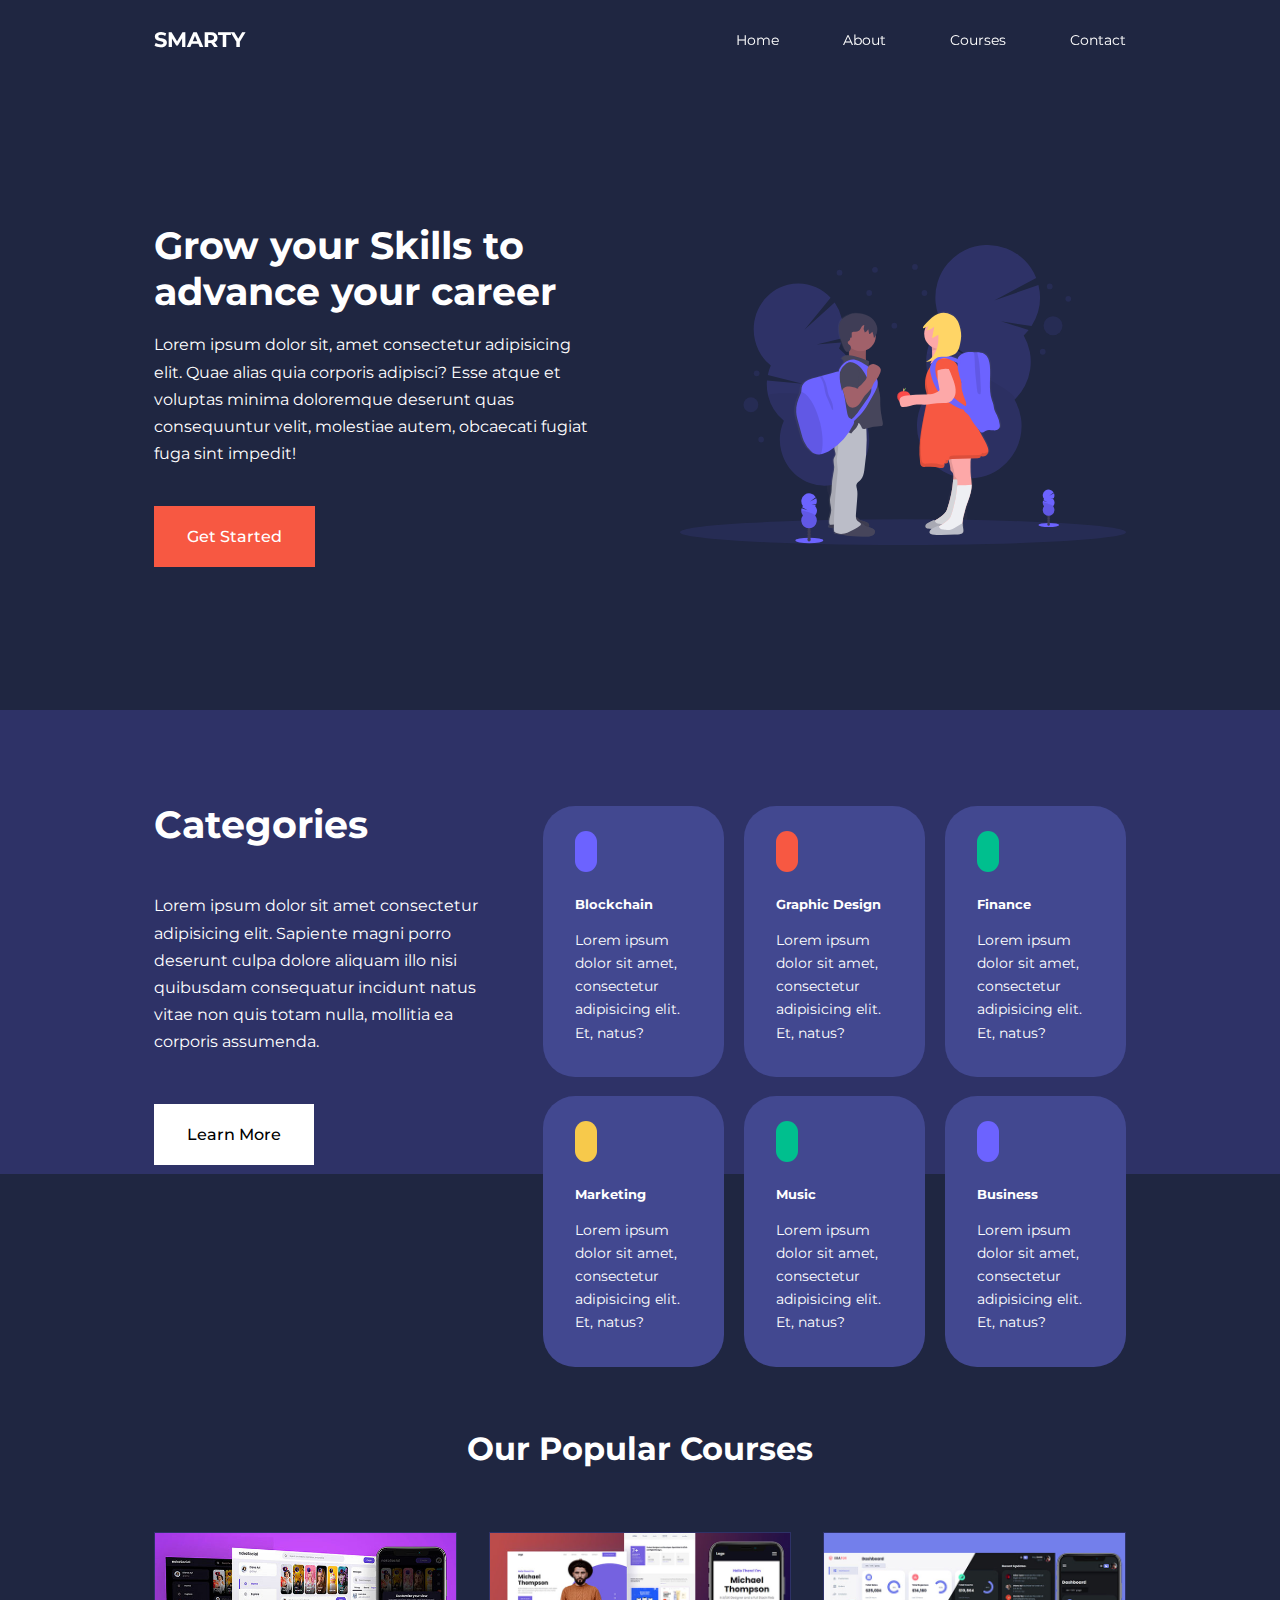
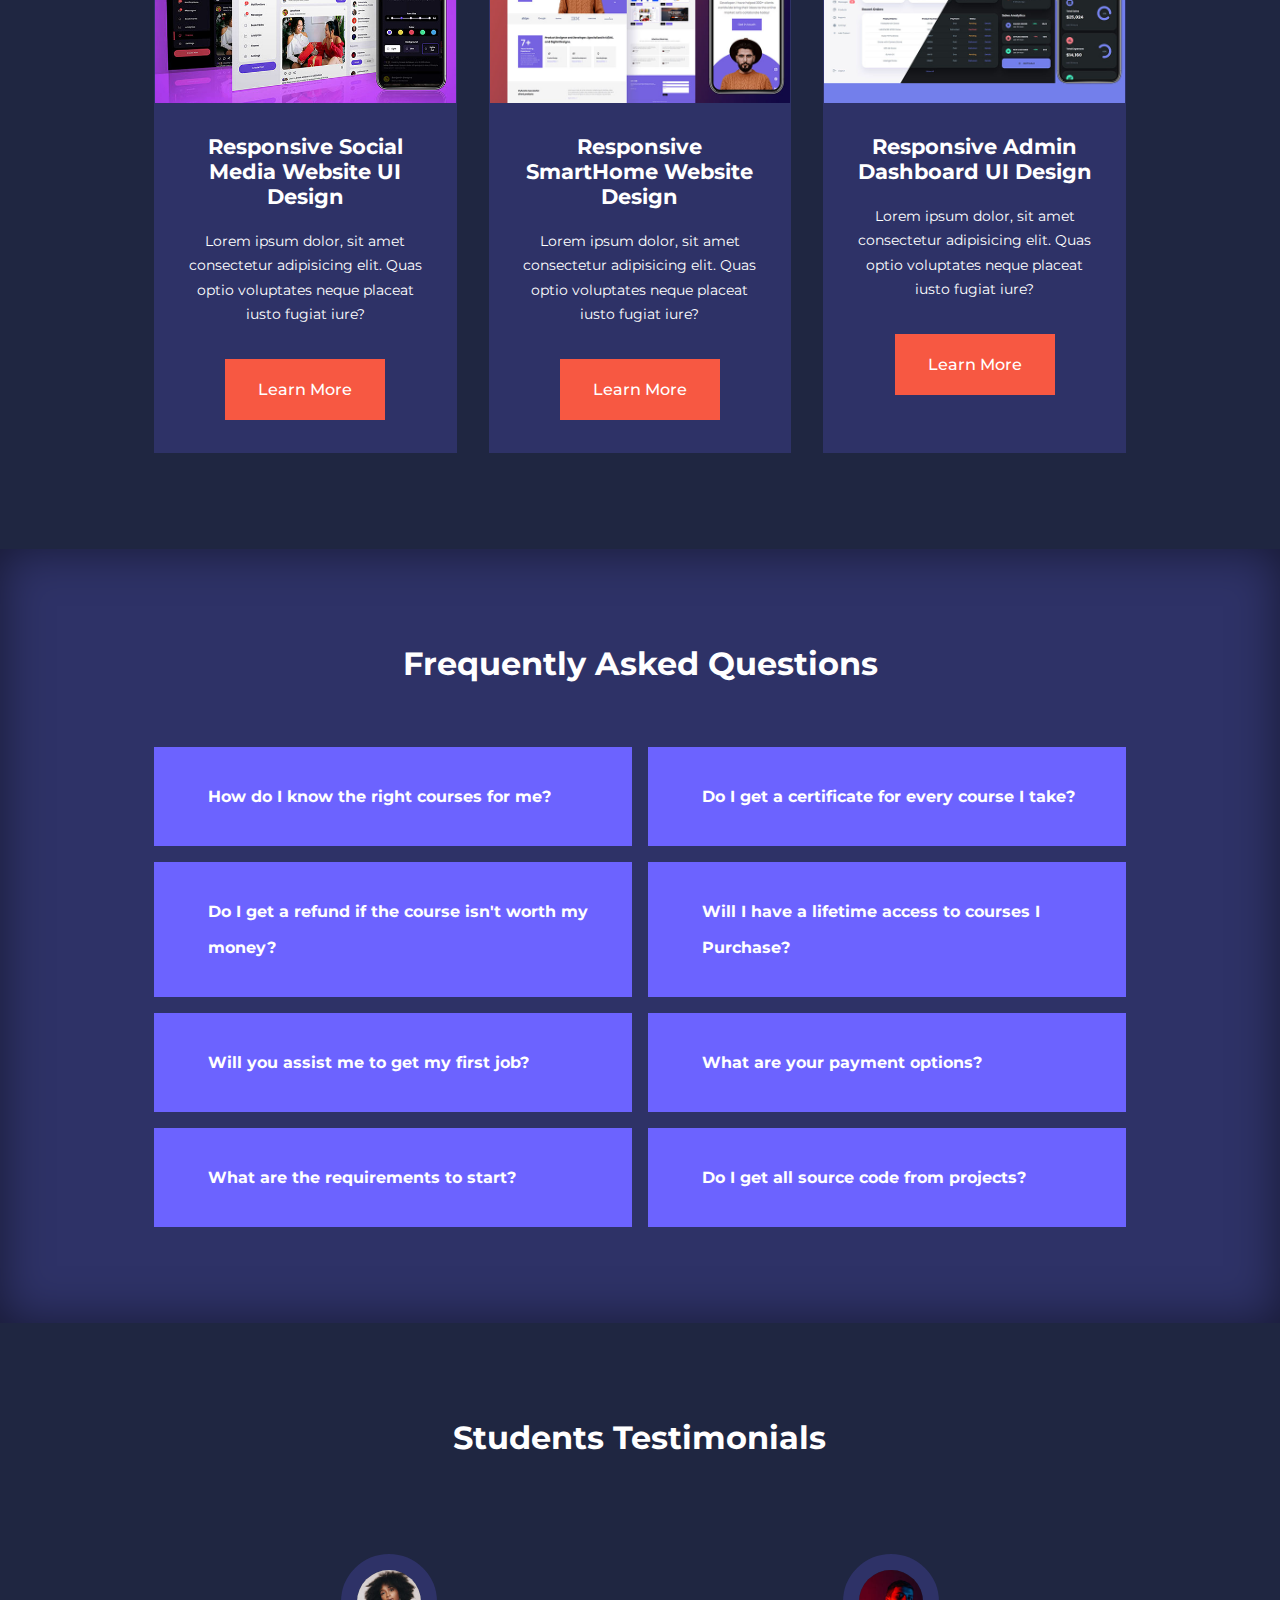
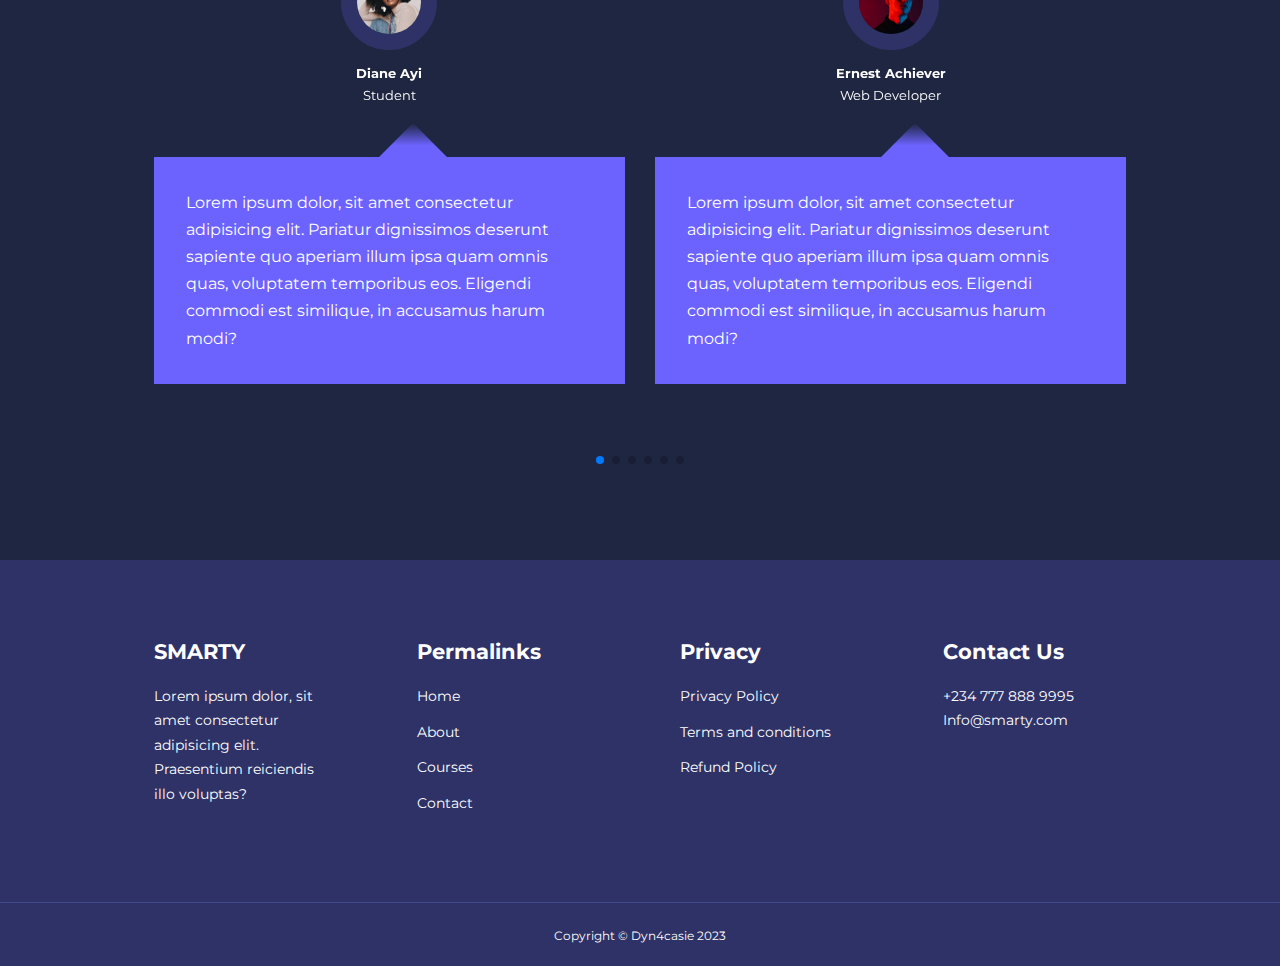
==== commit c2f5351f: "Fixed footer" ====
--- a/index.html
+++ b/index.html
@@ -363,9 +363,9 @@
         <div class="swiper-pagination"></div>
     </section>
 
-<!--========================== TESTIMONIALS =============================-->
-
-    <footer class="footer">
+<!--========================== END OF TESTIMONIALS =============================-->
+
+    <footer>
         <div class="container footer__container">
             <div class="footer__1">
                 <a href="index.html" class="footer__logo"><h4>SMARTY</h4></a>
@@ -415,14 +415,14 @@
                     </li>
                 </ul>
             </div>
-
-            <div class="footer__copyright">
-                <small>Copyright &copy; Dyn4casie 2023</small>
-            </div>
+        </div>
+        
+        <div class="footer__copyright">
+            <small>Copyright &copy; Dyn4casie 2023</small>
         </div>
     </footer>
 
-<!--========================== END FOOTER =============================-->
+<!--========================== END OF FOOTER =============================-->
 
 <script src="https://cdn.jsdelivr.net/npm/swiper@9/swiper-bundle.min.js"></script>
 <script src="main.js"></script>
--- a/css/style.css
+++ b/css/style.css
@@ -360,4 +360,47 @@
     left: 50%;
     top: -1.5rem;
     transform: rotate(45deg);
+}
+
+/*========================= FOOTER ==========================*/
+footer {
+    background: var(--color-bg1);
+    padding-top: 5rem;
+    font-size: 0.9rem;
+}
+
+.footer__container {
+    display: grid;
+    grid-template-columns: repeat(4, 1fr);
+    gap: 5rem;
+}
+
+.footer__container > div h4 {
+    margin-bottom: 1.2rem;
+}
+
+.footer__1 p {
+    margin: 0 0 2rem;
+}
+
+footer ul li {
+    margin-bottom: 0.7rem;
+}
+
+footer ul li a:hover {
+    text-decoration: underline;
+}
+
+.footer__socials {
+    display: flex;
+    gap: 1rem;
+    font-size: 1.2rem;
+    margin-top: 2rem;
+}
+
+.footer__copyright {
+    text-align: center;
+    margin-top: 4rem;
+    padding: 1.2rem 0;
+    border-top: 1px solid var(--color-bg2);
 }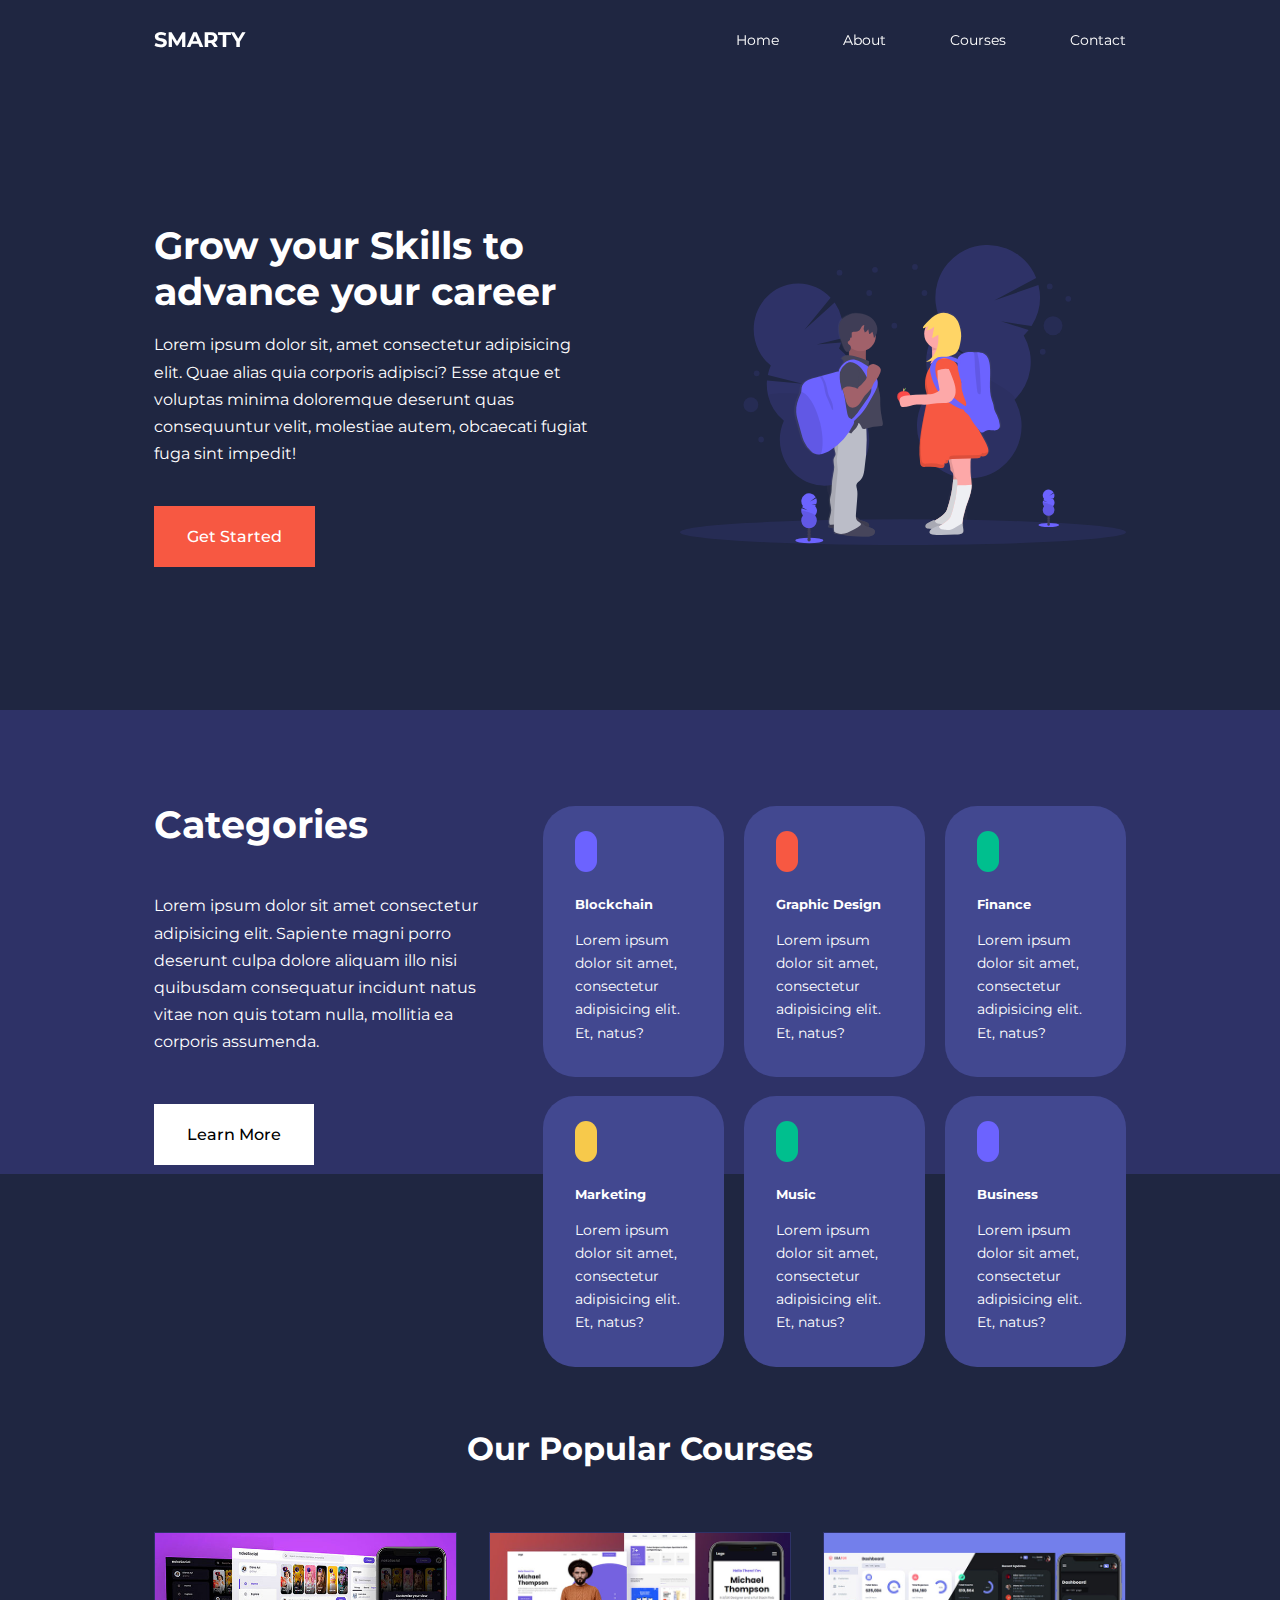
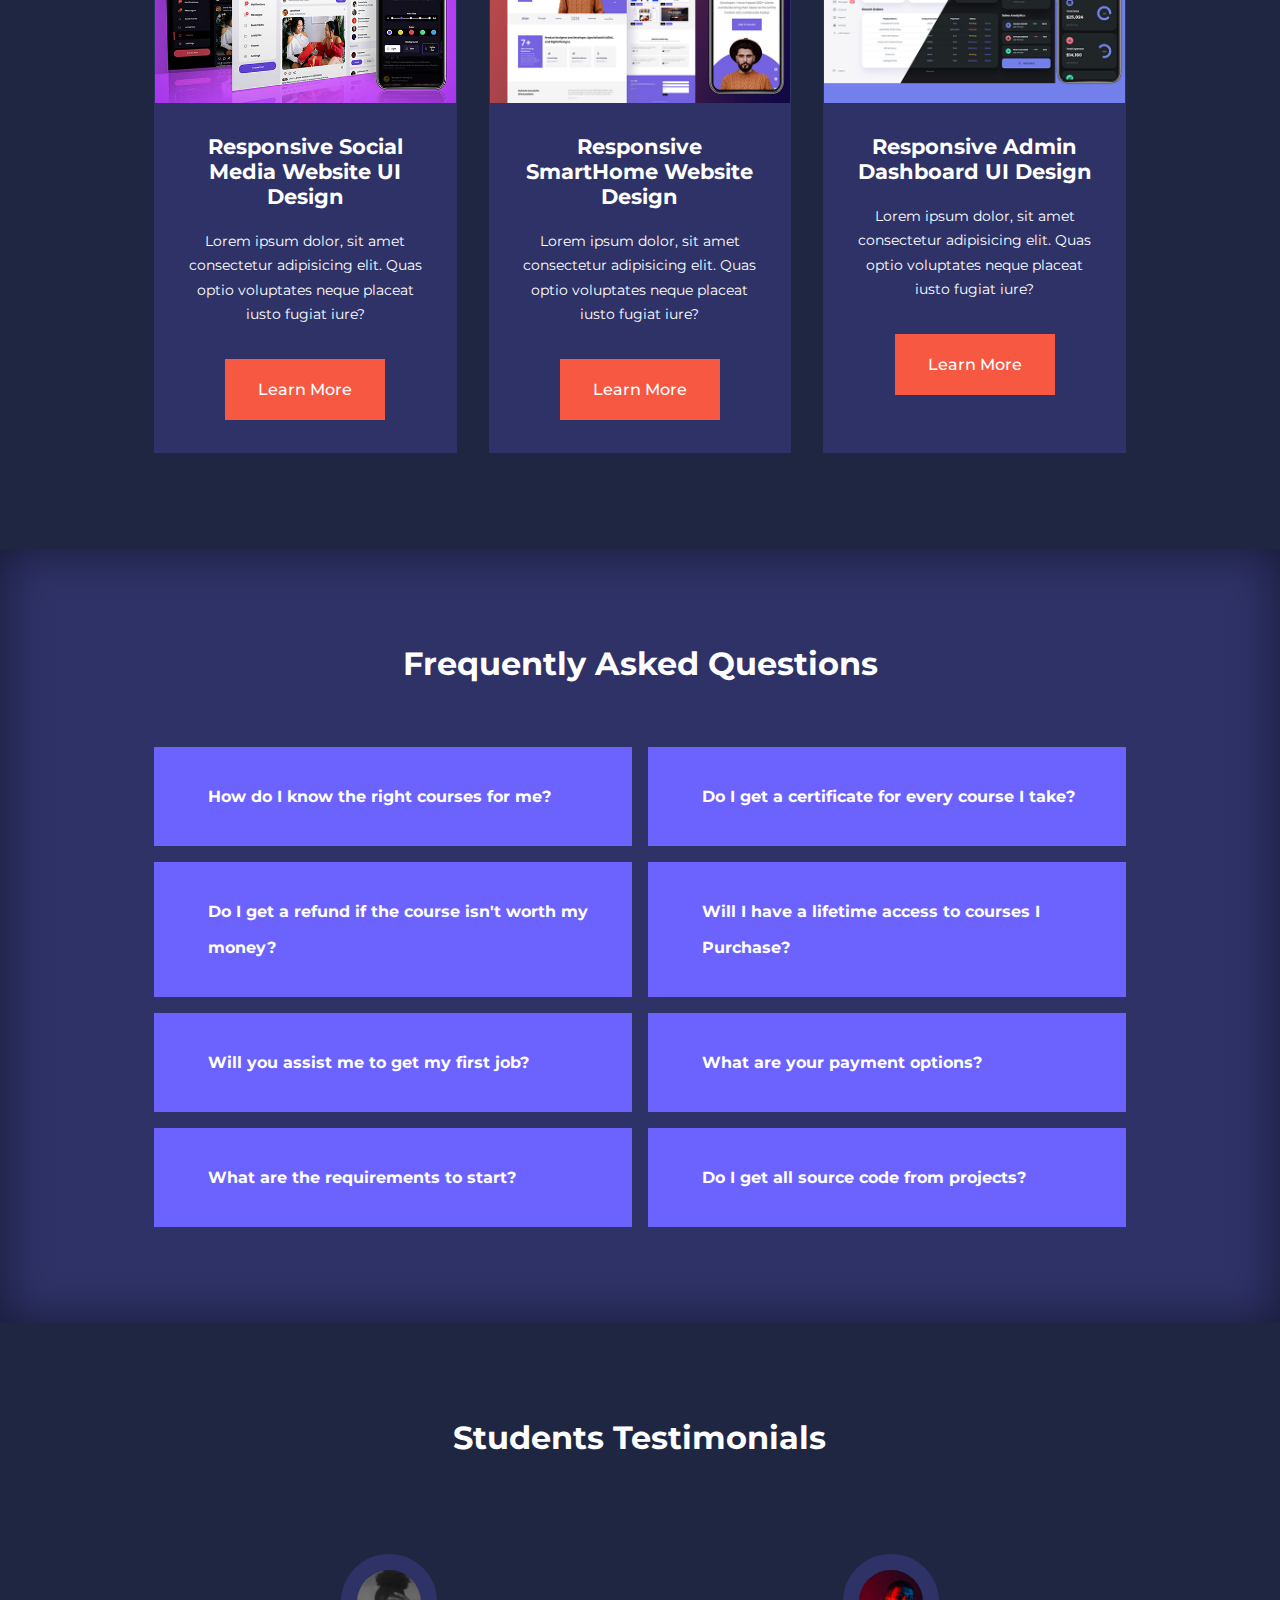
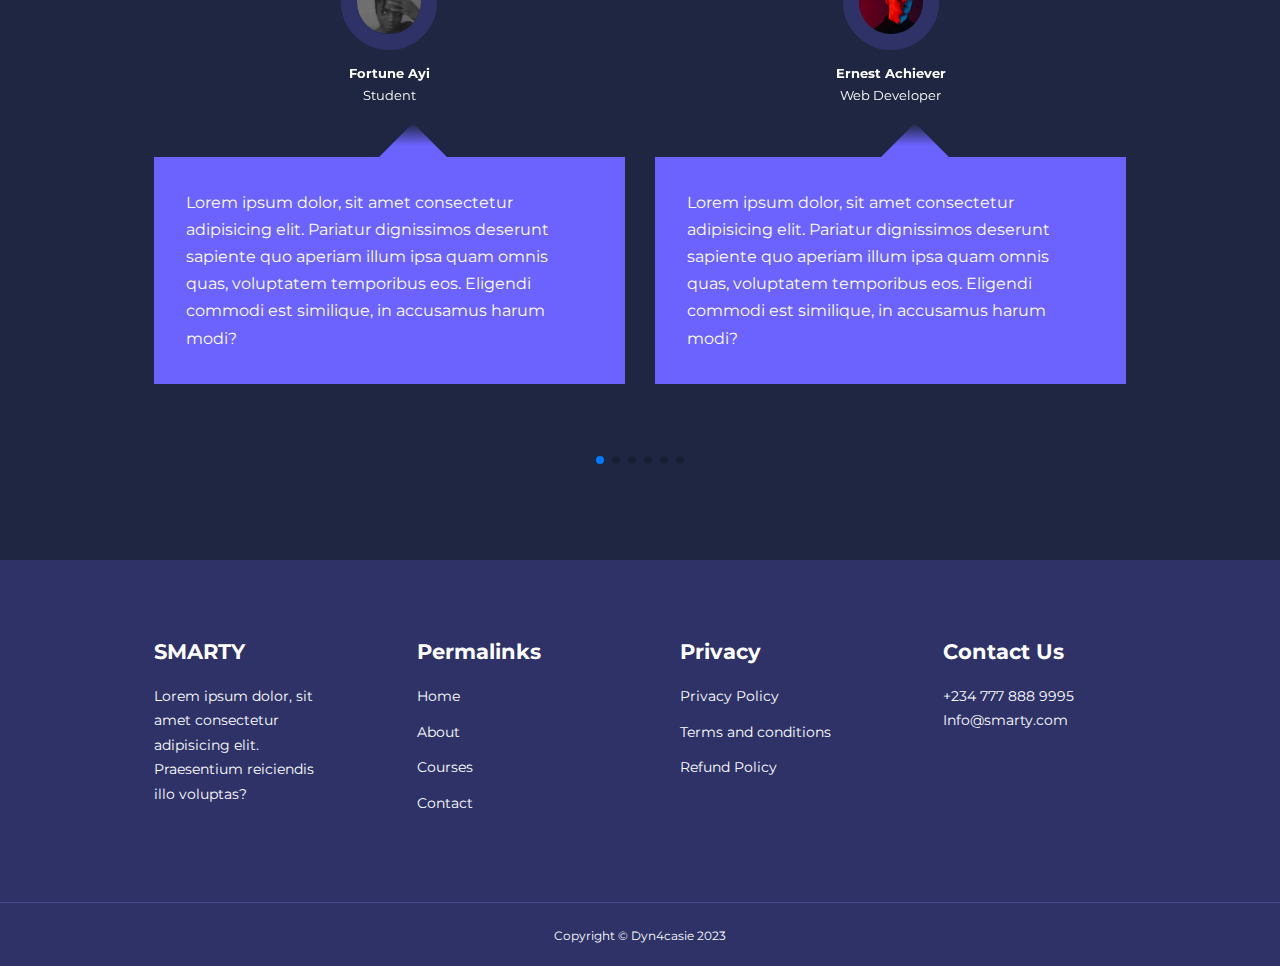
==== commit fa369978: "about page html and css" ====
--- a/index.html
+++ b/index.html
@@ -257,10 +257,10 @@
         <div class="swiper-wrapper">
             <article class="testimonial swiper-slide">
                 <div class="avatar">
-                    <img src="images/avatar1.jpg" alt="">
-                </div>
-                <div class="testimonial__info">
-                    <h5>Diane Ayi</h5>
+                    <img src="images/avatar10.jpg" alt="">
+                </div>
+                <div class="testimonial__info">
+                    <h5>Fortune Ayi</h5>
                     <small>Student</small>
                 </div>
                 <div class="testimonial__body">
@@ -416,7 +416,7 @@
                 </ul>
             </div>
         </div>
-        
+
         <div class="footer__copyright">
             <small>Copyright &copy; Dyn4casie 2023</small>
         </div>
--- a/css/style.css
+++ b/css/style.css
@@ -403,4 +403,214 @@
     margin-top: 4rem;
     padding: 1.2rem 0;
     border-top: 1px solid var(--color-bg2);
-}+}
+
+/*========================= MEDIA QUERIES (TABLET) ==========================*/
+@media screen and (max-width: 1024px) {
+    .container {
+        width: var(--container-width-md);
+    }
+
+    h1 {
+        font-size: 2.2rem;
+    }
+
+    h2 {
+        font-size: 1.7rem;
+    }
+
+    h3 {
+        font-size: 1.4rem;
+    }
+
+    h4 {
+        font-size: 1.2rem;
+    }
+
+    /*========================= NAVBAR ==========================*/
+    nav button {
+        display: inline-block;
+        background: transparent;
+        font-size: 1.8rem;
+        color: var(--color-white);
+        cursor: pointer;
+    }
+
+    nav button#close-menu-btn {
+        display: none;
+    }
+
+    .nav__menu{
+        position: fixed;
+        top: 5rem;
+        right: 5%;
+        height: fit-content;
+        width: 18rem;
+        flex-direction: column;
+        gap: 0;
+        display: none;
+    }
+
+    .nav__menu li {
+        width: 100%;
+        height: 5.8rem;
+        animation: animateNavItems 400ms linear forwards;
+        transform-origin: top right;
+        opacity: 0;
+    }
+
+    .nav__menu li:nth-child(2) {
+        animation-delay: 200ms;
+    }
+
+    .nav__menu li:nth-child(3) {
+        animation-delay: 400ms;
+    }
+
+    .nav__menu li:nth-child(4) {
+        animation-delay: 600ms;
+    }
+
+    @keyframes animateNavItems {
+        0% {
+            transform: rotateZ(-90deg) rotateX(90deg) scale(0.1);
+        }
+
+        100% {
+            transform: rotateZ(0) rotateX(0) scale(1);
+            opacity: 1;
+        }
+    }
+
+    .nav__menu li a {
+        background: var(--color-primary);
+        box-shadow: -4rem 6rem 10rem rgba(0,0,0, 0.6);
+        width: 100%;
+        height: 100%;
+        display: grid;
+        place-items: center;
+    }
+
+    .nav__menu li a:hover {
+        background: var(--color-bg2);
+        color: var(--color-white);
+    }
+
+     /* ============================= HEADER ============================ */
+    header{
+        height: 52vh;
+        margin-bottom: 4rem;
+    }
+
+    .header__container{
+        gap: 0;
+        padding-bottom: 3rem;
+    }
+
+/* ============================= CATEGORIES ============================ */
+    .categories {
+        height: auto;
+    }
+    
+    .categories__container {
+        grid-template-columns: 1fr;
+        gap: 3rem;
+    }
+
+    .categories__left {
+        margin-right: 0;
+    }
+
+/* ============================= COURSES ============================ */
+    .courses {
+        margin-top: 0;
+    }
+
+    .courses__container {
+        grid-template-columns: 1fr 1fr;
+    }
+
+/* ============================= FAQs ============================ */
+    .faqs__container {
+        grid-template-columns: 1fr;
+    }
+
+    .faq {
+        padding: 1.5rem;
+    }
+
+/* ============================= FOOTER ============================ */
+    .footer__container {
+        grid-template-columns: 1fr 1fr;
+    }
+
+}
+
+/* ============================= MEDIA QUERIES (MOBILE) ============================ */
+@media screen and (max-width: 600px) {
+    .container {
+        width: var(--container-width-sm);
+    }
+
+    /* ============================= NAVBAR ============================ */
+    .nav__menu {
+        right: 3%;
+    }
+
+    /* ============================= HEADER ============================ */
+    header {
+        height: 100vh;
+    }
+
+    .header__container {
+        grid-template-columns: 1fr;
+        text-align: center;
+        margin-top: 0;
+    }
+
+    .header__left p {
+        margin-bottom: 1.3rem;
+    }
+
+    /* ============================= CATEGORIES ============================ */
+    .categories__right {
+        grid-template-columns: 1fr 1fr;
+        gap: 0.7rem;
+    }
+
+    .category {
+        padding: 1rem;
+        border-radius: 1rem;
+    }
+
+    .category__icon {
+        margin-top: 4px;
+        display: inline-block;
+    }
+
+    /* ============================= COURSES ============================ */
+    .courses__container {
+        grid-template-columns: 1fr;
+    }
+
+    /* ============================= TESTIMONIALS ============================ */
+    .testimonial__body {
+        padding: 1.2rem;
+    }
+
+    /* ============================= FOOTER ============================ */
+    .footer__container {
+        grid-template-columns: 1fr;
+        text-align: center;
+        gap: 2rem;
+    }
+
+    .footer__1 p {
+        margin: 1rem auto;
+    }
+
+    .footer__socials {
+        justify-content: center;
+    }
+}
+
